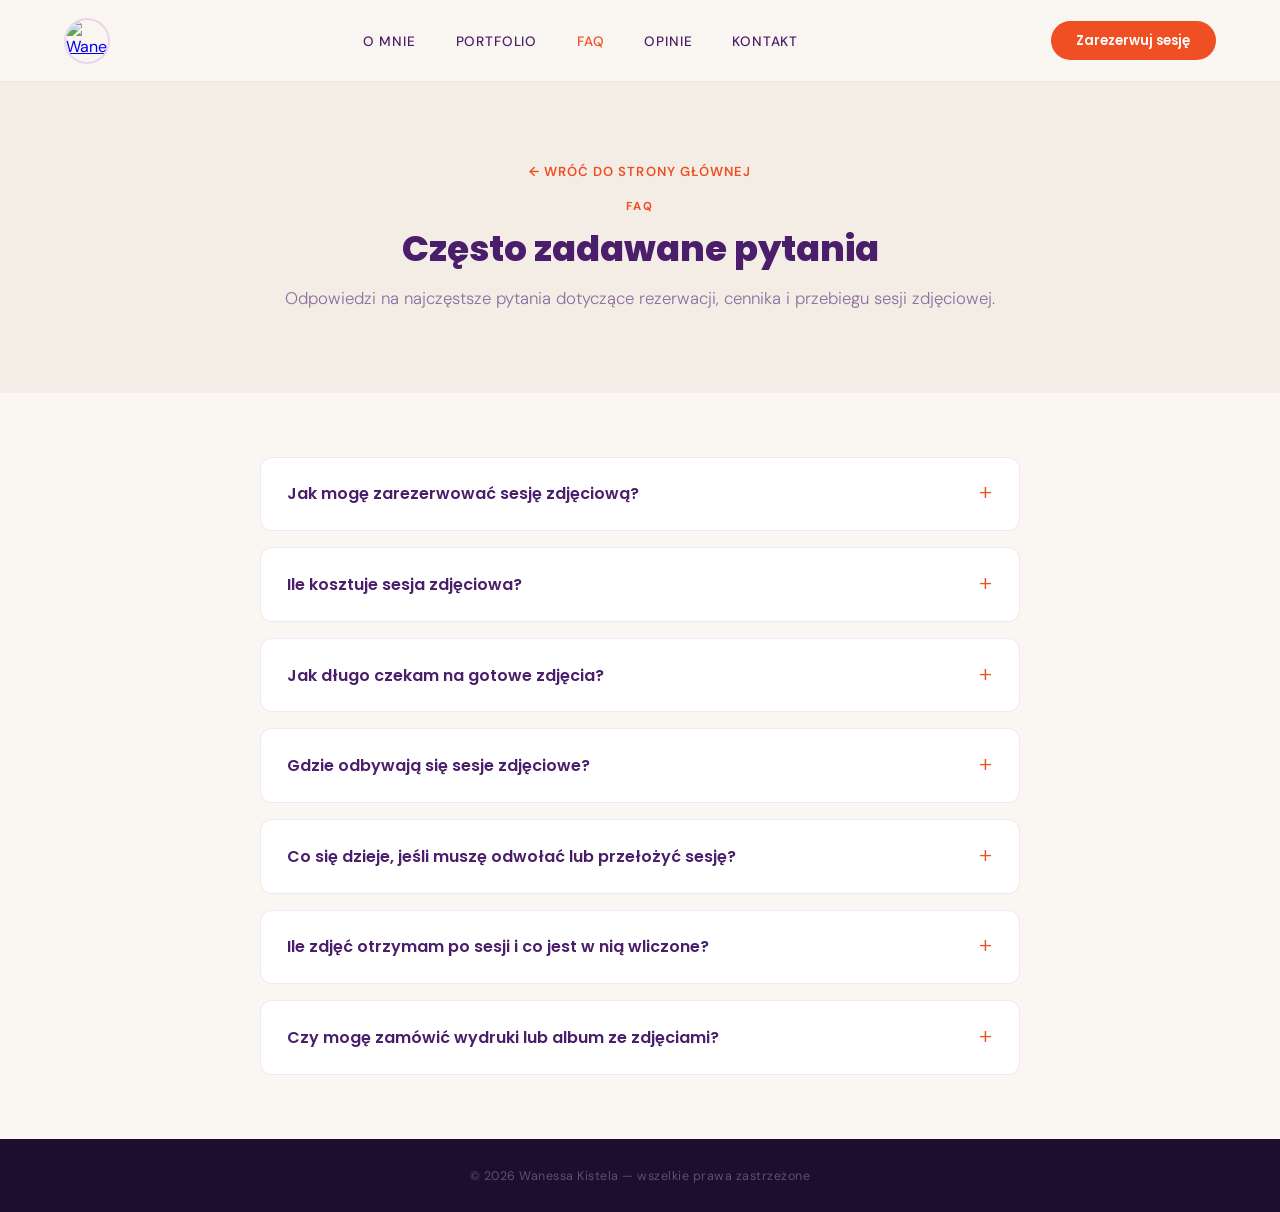
==== faq.html @ 13f2b070 "FAQ in nav bar" ====
<!DOCTYPE html>
<html lang="pl">
<head>
  <meta charset="UTF-8">
  <meta name="viewport" content="width=device-width, initial-scale=1.0">
  <title>FAQ — Wanessa Kistela Fotografia</title>
  <link rel="preconnect" href="https://fonts.googleapis.com">
  <link href="https://fonts.googleapis.com/css2?family=Poppins:wght@300;400;600;700;800&family=DM+Sans:ital,wght@0,300;0,400;0,500;1,300&display=swap" rel="stylesheet">
  <link rel="stylesheet" href="css/faq.css">
</head>
<body>


<!-- NAV -->
<nav id="nav">
  <a class="logo" href="index.html">
    <img src="https://images.pexels.com/photos/30818585/pexels-photo-30818585/free-photo-of-bukiet-z-zywych-gerber-i-tulipanow.jpeg?auto=compress&cs=tinysrgb&w=200" alt="Wanessa Kistela">
  </a>
  <ul>
    <li><a href="index.html#o-mnie">O mnie</a></li>
    <li><a href="portfolio.html">Portfolio</a></li>
    <li><a href="faq.html" class="active">FAQ</a></li>
    <li><a href="index.html#opinie">Opinie</a></li>
    <li><a href="index.html#kontakt">Kontakt</a></li>
  </ul>
  <a class="nav-cta" href="index.html#kontakt">Zarezerwuj sesję</a>
  <button class="nav-burger" id="nav-burger" aria-label="Menu">
    <span></span><span></span><span></span>
  </button>
</nav>

<div class="mobile-nav" id="mobile-nav">
  <button class="mobile-nav-close" id="mobile-nav-close">&#10005;</button>
  <ul>
    <li><a href="index.html#o-mnie">O mnie</a></li>
    <li><a href="portfolio.html">Portfolio</a></li>
    <li><a href="faq.html" class="active">FAQ</a></li>
    <li><a href="index.html#opinie">Opinie</a></li>
    <li><a href="index.html#kontakt">Kontakt</a></li>
    <li><a href="index.html#kontakt" class="mobile-nav-cta">Zarezerwuj sesję</a></li>
  </ul>
</div>

<!-- PAGE HEADER -->
<header class="page-header reveal">
  <div class="page-header-inner">
    <a class="back-link" id="pBack" href="index.html"></a>
    <span class="section-tag" id="pTag"></span>
    <h1 id="pHead"></h1>
    <p class="sub" id="pSub"></p>
  </div>
</header>

<!-- FAQ ACCORDION -->
<section class="faq-section">
  <div class="faq-list" id="faqList"></div>
</section>

<footer id="foot"></footer>

<script src="js/faq.js"></script>
</body>
</html>
---- css/faq.css ----
:root {
      --bg:          #FAF7F2;
      --bg2:         #F3EDE5;
      --yellow:      #FFD882;
      --orange:      #F04E23;
      --pink:        #F07DC6;
      --purple-lt:   #D4A0F0;
      --purple:      #A855C8;
      --purple-dark: #4A1E6B;
      --text:        #2D1840;
      --muted:       #8B6FA0;
    }
    *, *::before, *::after { margin:0; padding:0; box-sizing:border-box; }
    html { scroll-behavior:smooth; }
    body { font-family:'DM Sans',sans-serif; background:var(--bg); color:var(--text); overflow-x:hidden; }

    /* ── NAV ── */
    nav {
      position:fixed; top:0; left:0; right:0; z-index:200;
      display:flex; justify-content:space-between; align-items:center;
      padding:1.1rem 4rem;
      background:rgba(250,247,242,0.92);
      backdrop-filter:blur(12px);
      border-bottom:1px solid rgba(168,85,200,0.12);
      transition:box-shadow .3s;
    }
    nav .logo img {
      width:46px; height:46px; display:block;
      border-radius:50%; object-fit:cover;
      border:2px solid rgba(168,85,200,.2);
    }
    nav ul { list-style:none; display:flex; gap:2.5rem; }
    nav ul a {
      text-decoration:none; color:var(--purple-dark);
      font-size:.85rem; font-weight:500;
      letter-spacing:.06em; text-transform:uppercase;
      transition:color .2s;
    }
    nav ul a:hover, nav ul a.active { color:var(--orange); }
    .nav-cta {
      background:var(--orange); color:#fff; text-decoration:none;
      padding:.6rem 1.6rem; border-radius:50px;
      font-family:'Poppins',sans-serif; font-size:.82rem; font-weight:600;
      transition:background .2s, transform .15s;
    }
    .nav-cta:hover { background:#d43d15; transform:scale(1.04); }

    /* ── HAMBURGER ── */
    .nav-burger {
      display:none; flex-direction:column; justify-content:space-between;
      width:28px; height:20px; background:none; border:none; cursor:pointer; padding:0;
    }
    .nav-burger span { display:block; height:2px; background:var(--purple-dark); border-radius:2px; }

    /* ── MOBILE NAV OVERLAY ── */
    .mobile-nav {
      display:none; position:fixed; inset:0; z-index:300;
      background:var(--bg); flex-direction:column;
      align-items:center; justify-content:center; gap:2.5rem;
    }
    .mobile-nav.open { display:flex; }
    .mobile-nav ul { list-style:none; text-align:center; display:flex; flex-direction:column; gap:2rem; }
    .mobile-nav ul a {
      text-decoration:none; color:var(--purple-dark);
      font-family:'Poppins',sans-serif; font-size:1.6rem; font-weight:700;
      letter-spacing:.04em; transition:color .2s;
    }
    .mobile-nav ul a:hover { color:var(--orange); }
    .mobile-nav-cta {
      display:inline-block; background:var(--orange) !important;
      color:#fff !important; padding:.8rem 2.2rem; border-radius:50px;
      font-size:1rem !important; font-weight:600 !important;
    }
    .mobile-nav-close {
      position:absolute; top:1.5rem; right:1.5rem;
      background:none; border:none; font-size:1.6rem;
      color:var(--purple-dark); cursor:pointer;
    }

    /* ── PAGE HEADER ── */
    .page-header {
      padding:10rem 4rem 4rem;
      background:var(--bg2);
      width:100%;
    }
    .page-header-inner { max-width:800px; margin:0 auto; text-align:center; }
    .back-link {
      display:inline-block;
      color:var(--orange); text-decoration:none;
      font-size:.82rem; font-weight:600;
      letter-spacing:.08em; text-transform:uppercase;
      margin-bottom:1.2rem; transition:color .2s;
    }
    .back-link:hover { color:var(--purple-dark); }
    .section-tag {
      font-size:.72rem; font-weight:700;
      letter-spacing:.16em; text-transform:uppercase;
      color:var(--orange); margin-bottom:.9rem;
      display:block;
    }
    .page-header h1 {
      font-family:'Poppins',sans-serif;
      font-size:clamp(1.6rem,2.8vw,2.4rem); font-weight:800;
      color:var(--purple-dark); line-height:1.1; margin-bottom:1rem;
      white-space:normal;
    }
    .page-header .sub {
      color:var(--muted); font-size:1.05rem;
      font-weight:300; line-height:1.7; margin-bottom:1rem;
    }

    /* ── FAQ ── */
    .faq-section { padding:4rem; background:var(--bg); }
    .faq-list { max-width:760px; margin:0 auto; display:flex; flex-direction:column; gap:1rem; }
    .faq-item {
      background:#fff;
      border:1px solid rgba(168,85,200,.15);
      border-radius:12px;
      overflow:hidden;
    }
    .faq-question {
      width:100%; display:flex; align-items:center; justify-content:space-between;
      gap:1rem; background:none; border:none; cursor:pointer;
      padding:1.3rem 1.6rem; text-align:left;
      font-family:'Poppins',sans-serif; font-size:1rem; font-weight:600;
      color:var(--purple-dark); transition:color .2s;
    }
    .faq-question:hover { color:var(--orange); }
    .faq-icon {
      flex-shrink:0; font-size:1.3rem; font-weight:300; color:var(--orange);
      transition:transform .3s ease;
    }
    .faq-item.open .faq-icon { transform:rotate(45deg); }
    .faq-answer-wrap {
      display:grid; grid-template-rows:0fr;
      transition:grid-template-rows .4s ease;
    }
    .faq-item.open .faq-answer-wrap { grid-template-rows:1fr; }
    .faq-answer { overflow:hidden; min-height:0; }
    .faq-answer p {
      padding:0 1.6rem 1.3rem;
      color:var(--muted); font-size:.95rem; line-height:1.7; font-weight:300;
    }

    /* ── FOOTER ── */
    footer {
      background:#1d0e30; text-align:center;
      padding:1.8rem; color:rgba(255,255,255,.28);
      font-size:.78rem; letter-spacing:.04em;
    }

    /* ── SCROLL REVEAL ── */
    .reveal { opacity:0; transform:translateY(60px); transition:opacity 0.9s cubic-bezier(0.22,1,0.36,1), transform 0.9s cubic-bezier(0.22,1,0.36,1); }
    .reveal.v { opacity:1; transform:none; }
    .reveal.delay-1 { transition-delay:.1s; }
    .reveal.delay-2 { transition-delay:.2s; }

    /* ── RESPONSIVE ── */
    @media(max-width:900px){
      nav { padding:1rem 1.5rem; }
      nav ul, .nav-cta { display:none; }
      .nav-burger { display:flex; }
      .page-header { padding:8rem 1.5rem 3rem; }
      .faq-section { padding:2.5rem 1.5rem; }
    }
    @media(max-width:540px){
      .page-header h1 { font-size:1.7rem; }
      .faq-section { padding:2rem 1rem; }
      .faq-question { padding:1.1rem 1.2rem; font-size:.92rem; }
      .faq-answer p { padding:0 1.2rem 1.1rem; }
    }
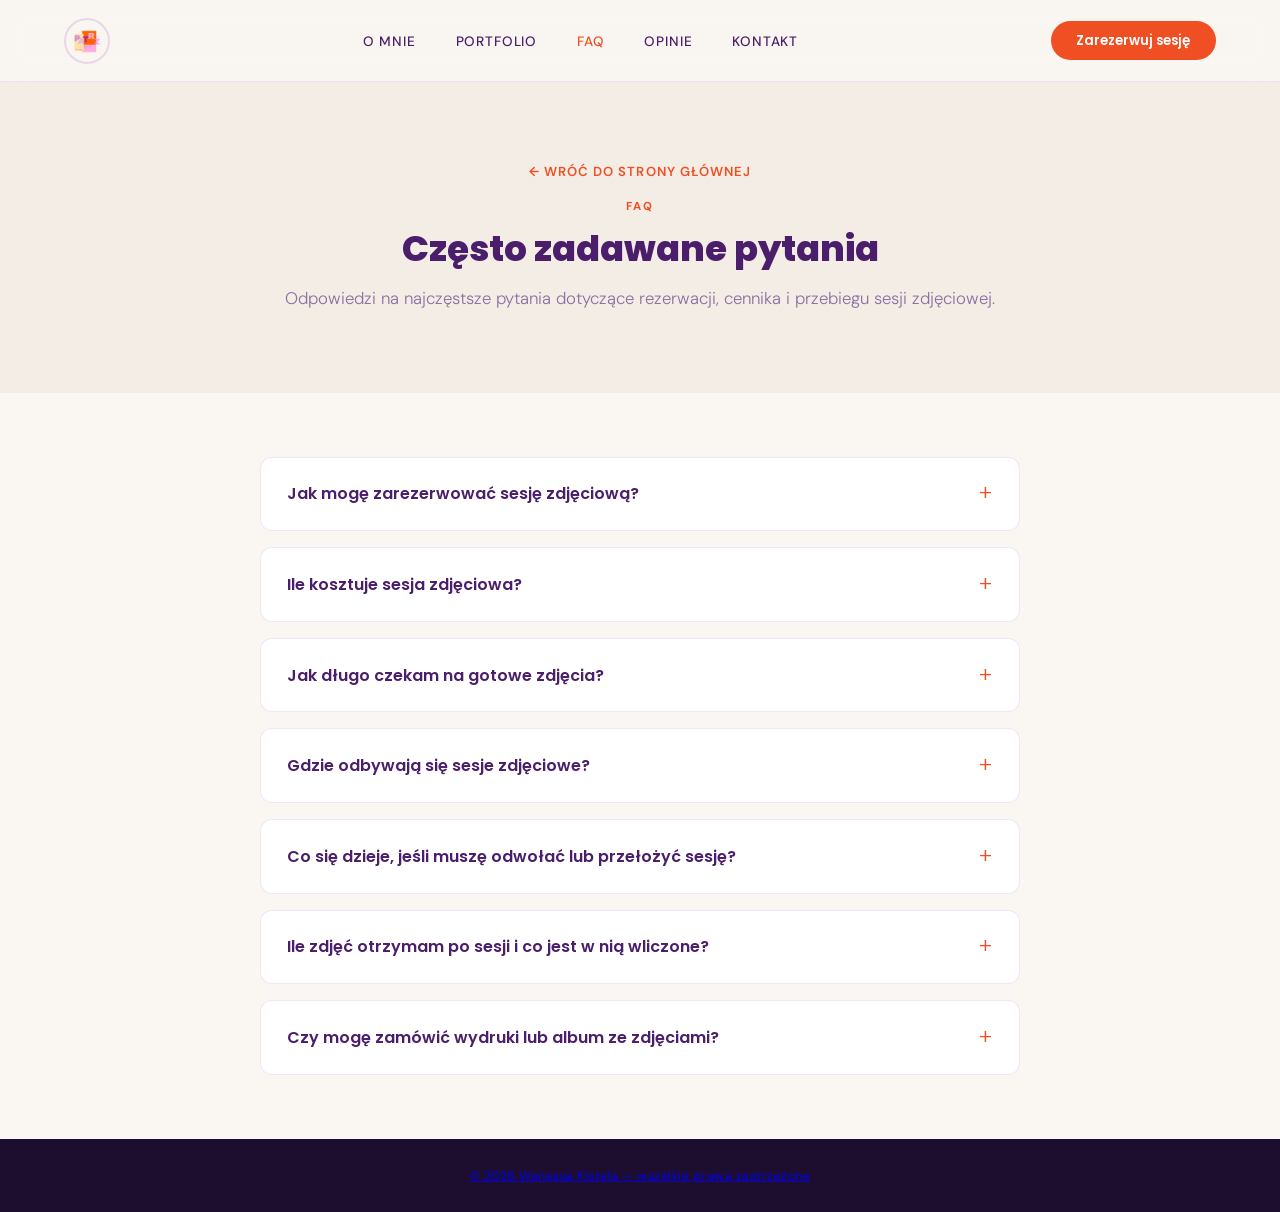
==== commit 9c8f053e: "obraz na nav bar do hero" ====
--- a/faq.html
+++ b/faq.html
@@ -14,7 +14,7 @@
 <!-- NAV -->
 <nav id="nav">
   <a class="logo" href="index.html">
-    <img src="https://images.pexels.com/photos/30818585/pexels-photo-30818585/free-photo-of-bukiet-z-zywych-gerber-i-tulipanow.jpeg?auto=compress&cs=tinysrgb&w=200" alt="Wanessa Kistela">
+    <img src="logo/Patrz (3).png" alt="Wanessa Kistela">
   </a>
   <ul>
     <li><a href="index.html#o-mnie">O mnie</a></li>
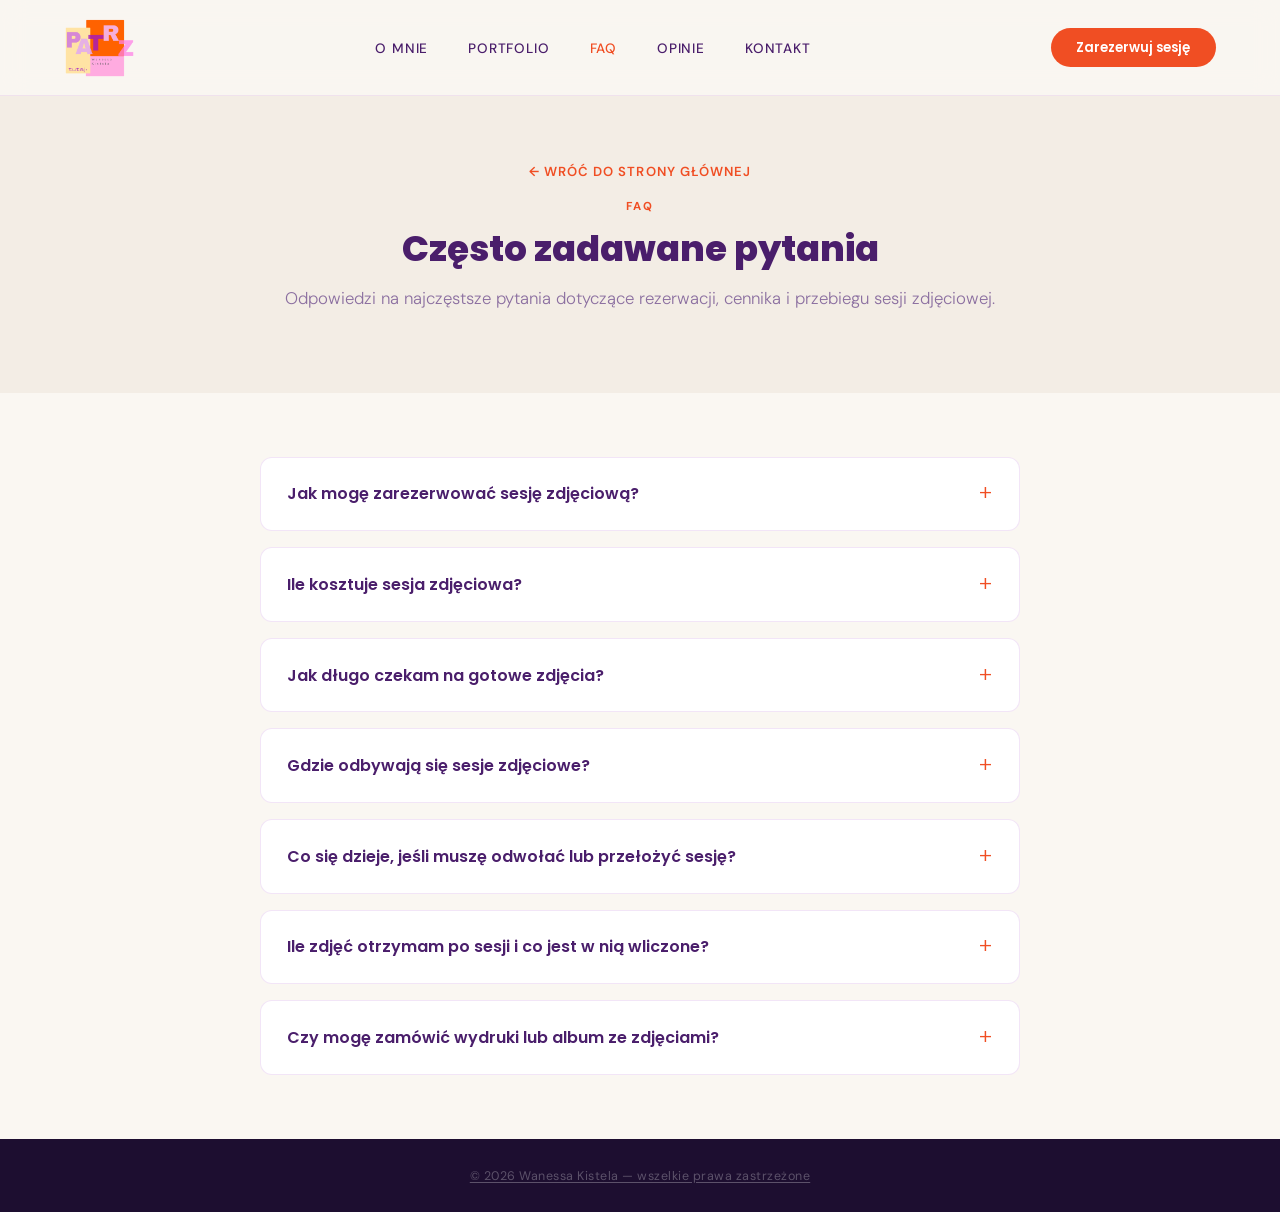
==== commit e9c52ce4: "wiekszy obrazek na nav bar do hero" ====
--- a/faq.html
+++ b/faq.html
@@ -14,7 +14,7 @@
 <!-- NAV -->
 <nav id="nav">
   <a class="logo" href="index.html">
-    <img src="logo/Patrz (3).png" alt="Wanessa Kistela">
+    <img src="logo/Patrz (3) nav.png" alt="Wanessa Kistela">
   </a>
   <ul>
     <li><a href="index.html#o-mnie">O mnie</a></li>
--- a/css/faq.css
+++ b/css/faq.css
@@ -25,9 +25,7 @@
       transition:box-shadow .3s;
     }
     nav .logo img {
-      width:46px; height:46px; display:block;
-      border-radius:50%; object-fit:cover;
-      border:2px solid rgba(168,85,200,.2);
+      height:60px; width:auto; display:block;
     }
     nav ul { list-style:none; display:flex; gap:2.5rem; }
     nav ul a {
@@ -148,6 +146,14 @@
       padding:1.8rem; color:rgba(255,255,255,.28);
       font-size:.78rem; letter-spacing:.04em;
     }
+    footer a {
+      color: inherit;
+      text-decoration: underline;
+      text-decoration-color: rgba(255,255,255,.28);
+      text-underline-offset: 2px;
+      transition: color .2s;
+    }
+    footer a:hover { color: var(--pink); text-decoration-color: var(--pink); }
 
     /* ── SCROLL REVEAL ── */
     .reveal { opacity:0; transform:translateY(60px); transition:opacity 0.9s cubic-bezier(0.22,1,0.36,1), transform 0.9s cubic-bezier(0.22,1,0.36,1); }
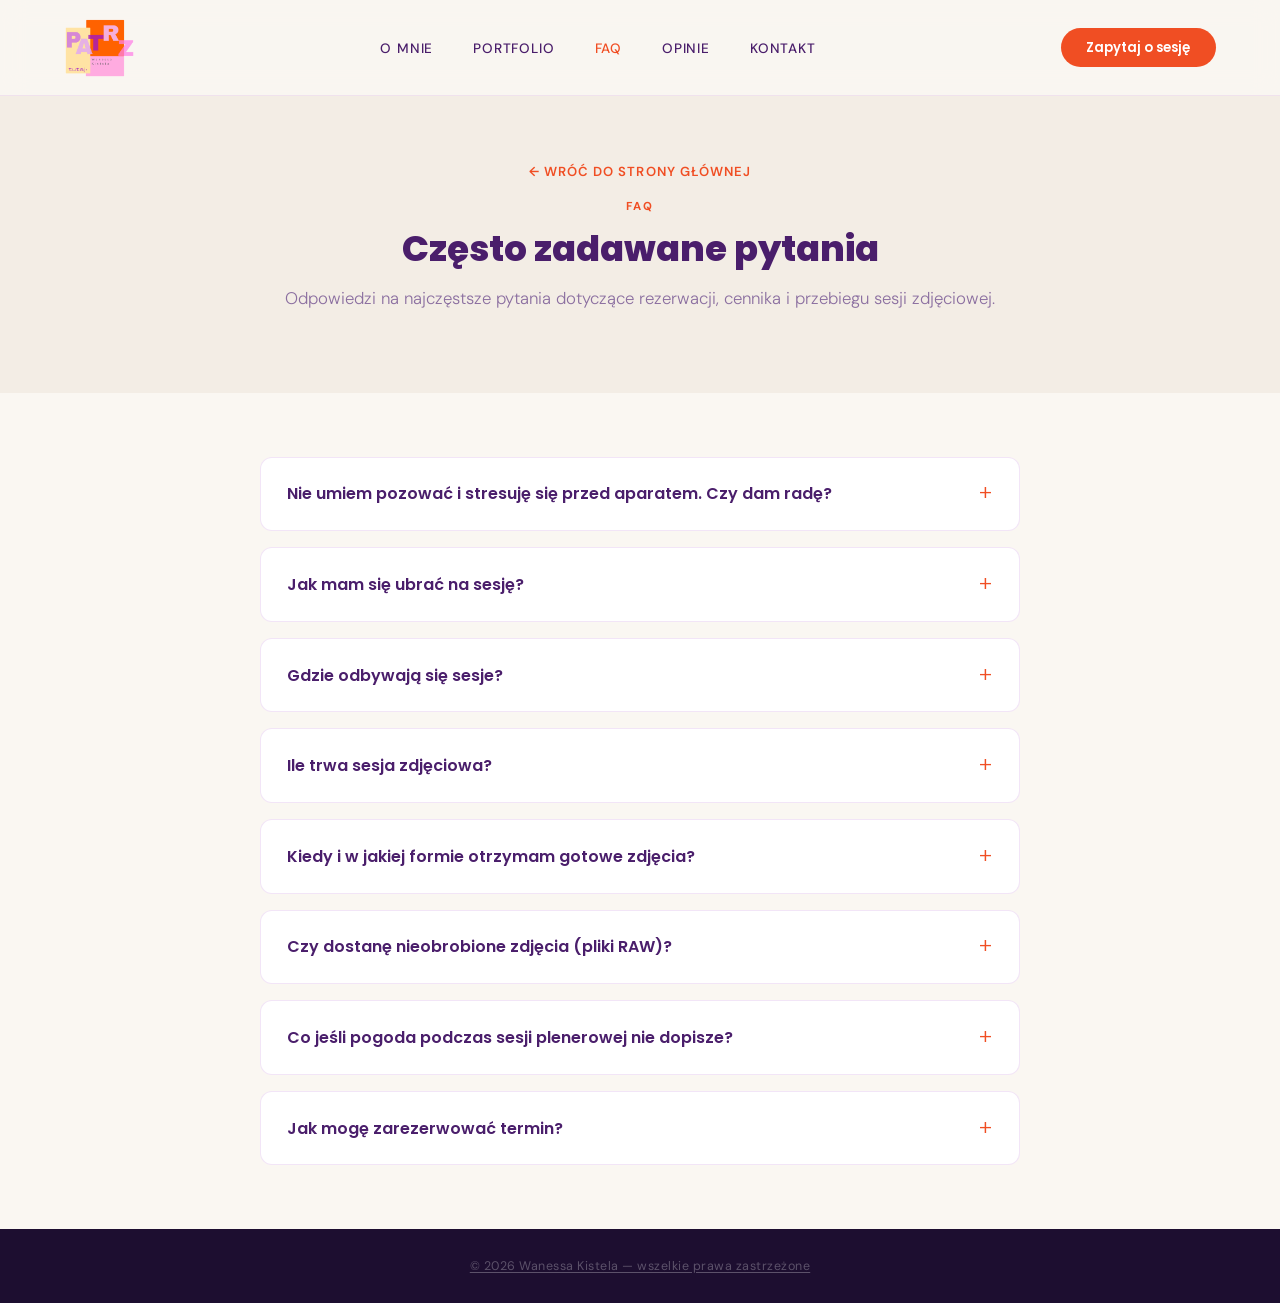
==== commit 6ca68448: "zapytaj o sesje" ====
--- a/faq.html
+++ b/faq.html
@@ -23,7 +23,7 @@
     <li><a href="index.html#opinie">Opinie</a></li>
     <li><a href="index.html#kontakt">Kontakt</a></li>
   </ul>
-  <a class="nav-cta" href="index.html#kontakt">Zarezerwuj sesję</a>
+  <a class="nav-cta" href="index.html#kontakt">Zapytaj o sesję</a>
   <button class="nav-burger" id="nav-burger" aria-label="Menu">
     <span></span><span></span><span></span>
   </button>
@@ -37,7 +37,7 @@
     <li><a href="faq.html" class="active">FAQ</a></li>
     <li><a href="index.html#opinie">Opinie</a></li>
     <li><a href="index.html#kontakt">Kontakt</a></li>
-    <li><a href="index.html#kontakt" class="mobile-nav-cta">Zarezerwuj sesję</a></li>
+    <li><a href="index.html#kontakt" class="mobile-nav-cta">Zapytaj o sesję</a></li>
   </ul>
 </div>
 
